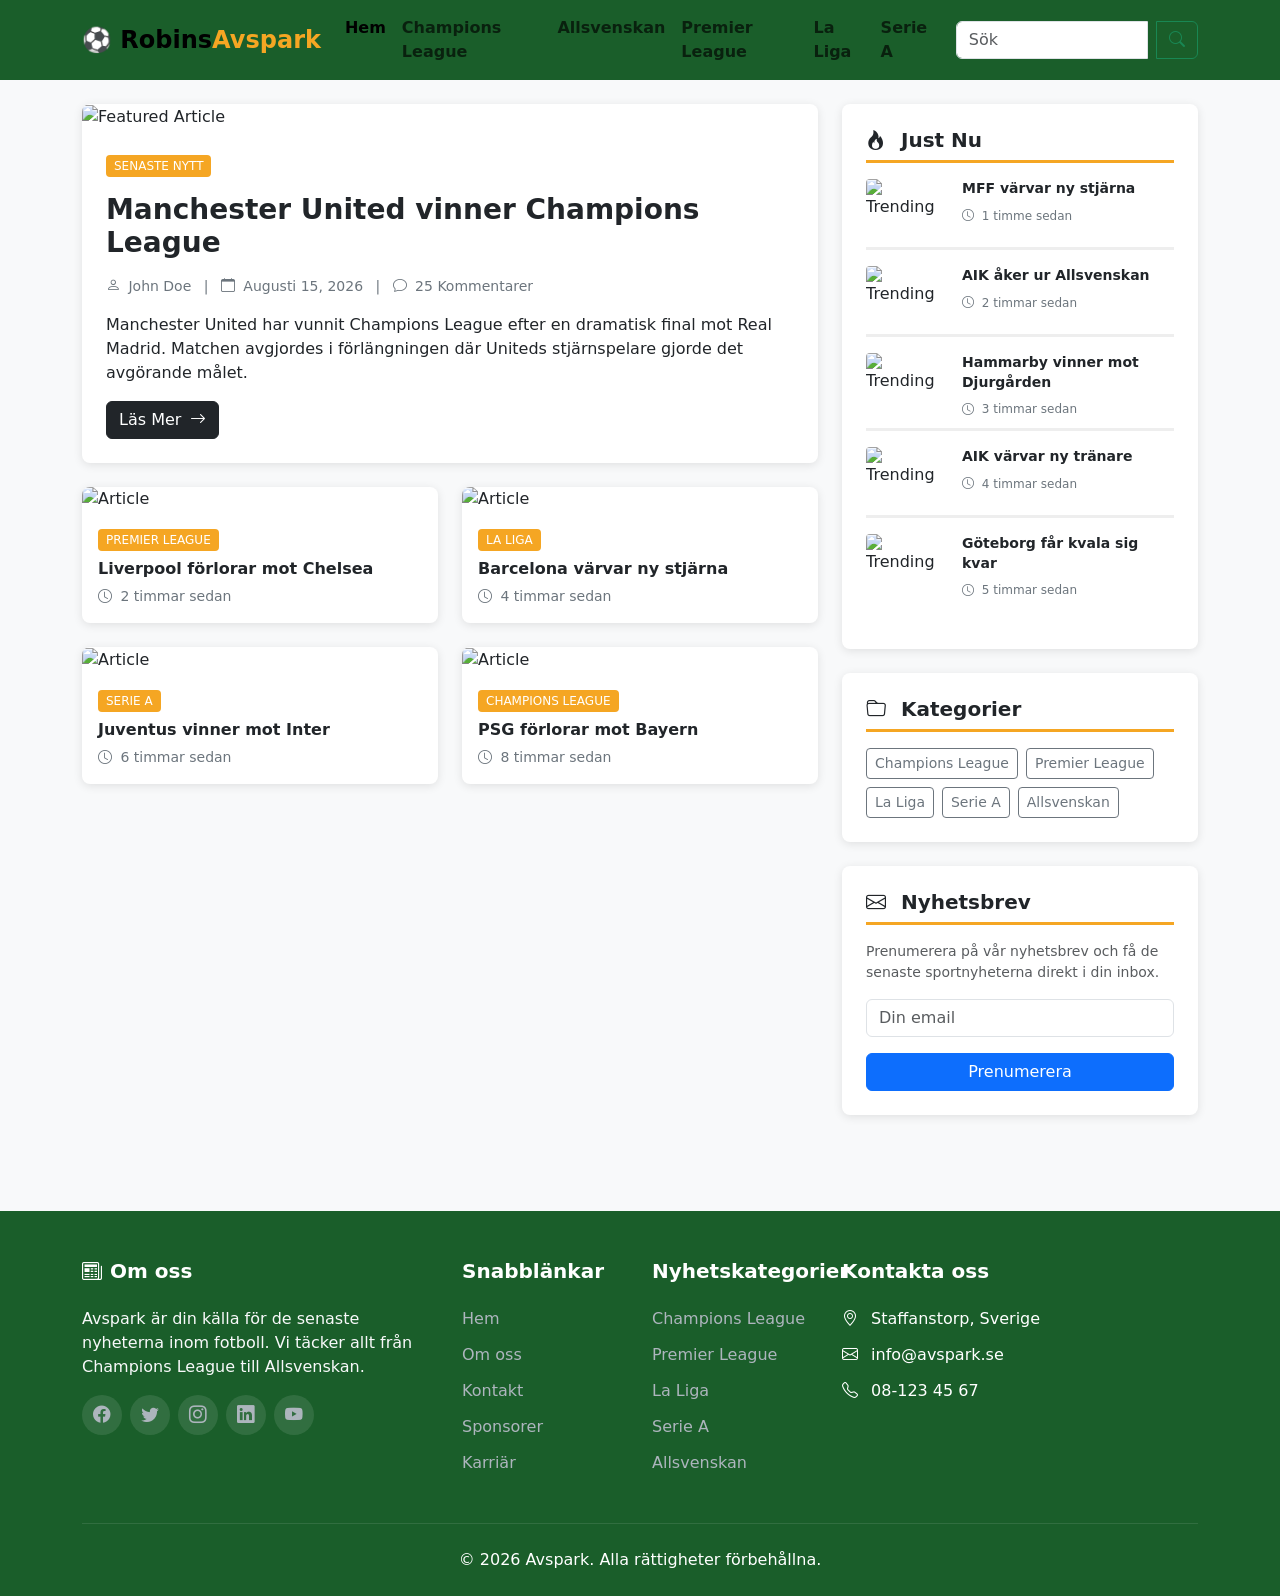
==== index.html @ 20d085d5 "fix: ändrat logotyp och textstil" ====
<!DOCTYPE html>
<html lang="en">
<head>  
    <meta charset="UTF-8">
    <meta name="viewport" content="width=device-width, initial-scale=1.0">
    <title>Avspark</title>
    <link href="https://cdn.jsdelivr.net/npm/bootstrap@5.3.3/dist/css/bootstrap.min.css" rel="stylesheet">
    <link href="https://cdn.jsdelivr.net/npm/bootstrap-icons@1.11.3/font/bootstrap-icons.min.css" rel="stylesheet">
    <link href="styles.css" rel="stylesheet">
    <link href="https://fonts.googleapis.com/css2?family=Oswald:wght@400;500;700&display=swap" rel="stylesheet">
</head>
<body>
    <!-- NAVBAR -->
    <nav class="navbar navbar-expand-lg navbar-light sticky-top">
        <div class="container">
            <a class="navbar-brand" href="#">
        ⚽ Robins<span>Avspark</span>
        </a>
        <button class="navbar-toggler" type="button" data-bs-toggle="collapse" data-bs-target="#navbarNav">
            <span class="navbar-toggler-icon"></span>
        </button>
        <div class="collapse navbar-collapse" id="navbarNav">
            <ul class="navbar-nav ms-auto">
                <li class="nav-item">
                    <a class="nav-link active fw-bold" href="#">Hem</a>
                </li>
                <li class="nav-item">
                    <a class="nav-link fw-bold" href="#">Champions League</a>
                </li>
                <li class="nav-item">
                    <a class="nav-link fw-bold" href="#">Allsvenskan</a>
                </li>
                <li class="nav-item">
                    <a class="nav-link fw-bold" href="#">Premier League</a>
                </li>
                <li class="nav-item">
                    <a class="nav-link fw-bold" href="#">La Liga</a>
                </li>
                <li class="nav-item">
                    <a class="nav-link fw-bold" href="#">Serie A</a>
                </li>
                </ul>
                <form class="d-flex ms-lg-3" role="search">
                    <div class="input-group">
                    <input class="form-control" type="search" placeholder="Sök" aria-label="Sök">
                    <button class="btn btn-outline-success ms-2" type="submit">
                        <i class="bi bi-search"></i>
                    </button> 
                    </div>
                </form>
            </div>
        </div>
    </nav>

    <!-- MAIN CONTENT -->
    <main class="container py-4">
        <div class="row">
            <!-- ARTICLES SECTION -->
             <div class="col-lg-8">
                <!-- FEATURED ARTICLE -->
                <article class="main-article">
                    <img src="https://picsum.photos/800/400?random=1" alt="Featured Article">
                    <div class="main-article-content">
                        <span class="category-badge">Senaste Nytt</span>
                        <h2 class="mt-3">Manchester United vinner Champions League</h2>
                        <div class="article-meta">
                            <i class="bi bi-person me-1"></i> John Doe
                            <span class="mx-2">|</span>
                            <i class="bi bi-calendar me-1"></i> Augusti 15, 2026
                            <span class="mx-2">|</span>
                            <i class="bi bi-chat me-1"></i> 25 Kommentarer
                        </div>
                        <p class="mt-3">Manchester United har vunnit Champions League efter en dramatisk final mot Real Madrid. Matchen avgjordes i förlängningen där Uniteds stjärnspelare gjorde det avgörande målet.</p>
                        <a href="#" class="btn btn-dark">Läs Mer <i class="bi bi-arrow-right ms-1"></i></a>
                    </div>
                </article>

                <!-- ARTICLE GRID -->
                 <div class="row">
                    <div class="col-md-6">
                        <article class="article-card">
                            <img src="https://picsum.photos/400/300?random=2" alt="Article">
                            <div class="article-card-body">
                                    <span class="category-badge">Premier League</span>
                                    <h5 class="mt-2">Liverpool förlorar mot Chelsea</h5>
                                    <p class="article-meta mb-0">
                                        <i class="bi bi-clock me-1"></i> 2 timmar sedan
                                    </p>
                            </div>
                        </article>
                    </div>
                    <div class="col-md-6">
                        <article class="article-card">
                            <img src="https://picsum.photos/400/300?random=3" alt="Article">
                            <div class="article-card-body">
                                    <span class="category-badge">La Liga</span>
                                    <h5 class="mt-2">Barcelona värvar ny stjärna</h5>
                                    <p class="article-meta mb-0">
                                        <i class="bi bi-clock me-1"></i> 4 timmar sedan
                                    </p>
                            </div>
                        </article>
                    </div>
                    <div class="col-md-6">
                        <article class="article-card">
                            <img src="https://picsum.photos/400/300?random=4" alt="Article">
                            <div class="article-card-body">
                                    <span class="category-badge">Serie A</span>
                                    <h5 class="mt-2">Juventus vinner mot Inter</h5>
                                    <p class="article-meta mb-0">
                                        <i class="bi bi-clock me-1"></i> 6 timmar sedan
                                    </p>
                            </div>
                        </article>
                    </div>
                    <div class="col-md-6">
                        <article class="article-card">
                            <img src="https://picsum.photos/400/300?random=5" alt="Article">
                            <div class="article-card-body">
                                    <span class="category-badge">Champions League</span>
                                    <h5 class="mt-2">PSG förlorar mot Bayern</h5>
                                    <p class="article-meta mb-0">
                                        <i class="bi bi-clock me-1"></i> 8 timmar sedan
                                    </p>
                            </div>
                        </article>
                    </div>
                </div> 
            </div>

            <!-- SIDEBAR -->
             <div class="col-lg-4">
                <!-- Populära Artiklar -->
                <aside class="sidebar">
                    <h4 class="sidebar-title"><i class="bi bi-fire me-2"></i> Just Nu</h4>
                    <div class="sidebar-article">
                        <img src="https://picsum.photos/400/200?random=6" alt="Trending">
                        <div>
                            <h6>MFF värvar ny stjärna</h6>
                            <small><i class="bi bi-clock me-1"></i> 1 timme sedan</small>
                        </div>
                    </div>

                    <div class="sidebar-article">
                        <img src="https://picsum.photos/400/200?random=7" alt="Trending">
                        <div>
                            <h6>AIK åker ur Allsvenskan</h6>
                            <small><i class="bi bi-clock me-1"></i> 2 timmar sedan</small>
                        </div>
                    </div>

                        <div class="sidebar-article">
                            <img src="https://picsum.photos/400/200?random=8" alt="Trending">
                            <div>
                                <h6>Hammarby vinner mot Djurgården</h6>
                                <small><i class="bi bi-clock me-1"></i> 3 timmar sedan</small>
                            </div>
                        </div>
                    
                        <div class="sidebar-article">
                            <img src="https://picsum.photos/400/200?random=9" alt="Trending">
                            <div>
                                <h6>AIK värvar ny tränare</h6>
                                <small><i class="bi bi-clock me-1"></i> 4 timmar sedan</small>
                            </div>
                        </div>

                        <div class="sidebar-article">
                            <img src="https://picsum.photos/400/200?random=10" alt="Trending">
                            <div>
                                <h6>Göteborg får kvala sig kvar</h6>
                                <small><i class="bi bi-clock me-1"></i> 5 timmar sedan</small>
                            </div>
                        </div>
                </aside>
                
                <!-- KATEGORIER -->
                 <aside class="sidebar">
                    <h4 class="sidebar-title"><i class="bi bi-folder me-2"></i> Kategorier</h4>
                    <div class="d-flex flex-wrap gap-2">
                        <a href="#" class="btn btn-outline-secondary btn-sm">Champions League</a>
                        <a href="#" class="btn btn-outline-secondary btn-sm">Premier League</a>
                        <a href="#" class="btn btn-outline-secondary btn-sm">La Liga</a>
                        <a href="#" class="btn btn-outline-secondary btn-sm">Serie A</a>
                        <a href="#" class="btn btn-outline-secondary btn-sm">Allsvenskan</a>
                    </div>
                 </aside>

                 <!-- NYHETSBREV -->
                  <aside class="sidebar">
                    <h4 class="sidebar-title"><i class="bi bi-envelope me-2"></i> Nyhetsbrev</h4>
                    <p class="text-muted small">Prenumerera på vår nyhetsbrev och få de senaste sportnyheterna direkt i din inbox.</p>
                    <form>
                        <div class="mb-3">
                            <input type="email" class="form-control" placeholder="Din email">
                        </div>
                        <button type="submit" class="btn btn-primary w-100">Prenumerera</button>
                    </form>
                  </aside>
            </div>
        </div>
    </main>

    <!-- FOOTER -->
     <footer>
        <div class="container">
            <div class="row">
                <div class="col-lg-4 col-md-6 mb-4 mb-lg-0">
                    <h5><i class="bi bi-newspaper me-2"></i>Om oss</h5>
                    <p class="text-light">Avspark är din källa för de senaste nyheterna inom fotboll. Vi täcker allt från Champions League till Allsvenskan.</p>
                    <div class="social-icons d-flex">
                        <a href="#"><i class="bi bi-facebook"></i></a>
                        <a href="#"><i class="bi bi-twitter"></i></a>
                        <a href="#"><i class="bi bi-instagram"></i></a>
                        <a href="#"><i class="bi bi-linkedin"></i></a>
                        <a href="#"><i class="bi bi-youtube"></i></a>
                    </div>
                </div>
                <div class="col-lg-2 col-md-6 mb-4 mb-lg-0">
                    <h5>Snabblänkar</h5>
                    <ul class="list-unstyled footer-links">
                        <li><a href="#">Hem</a></li>
                        <li><a href="#">Om oss</a></li>
                        <li><a href="#">Kontakt</a></li>
                        <li><a href="#">Sponsorer</a></li>
                        <li><a href="#">Karriär</a></li>
                    </ul>
                </div>
                <div class="col-lg-2 col-md-6 mb-4 mb-lg-0">
                    <h5>Nyhetskategorier</h5>
                    <ul class="list-unstyled footer-links">
                        <li><a href="#">Champions League</a></li>
                        <li><a href="#">Premier League</a></li>
                        <li><a href="#">La Liga</a></li>
                        <li><a href="#">Serie A</a></li>
                        <li><a href="#">Allsvenskan</a></li>
                    </ul>
                </div>
                <div class="col-lg-4 col-md-6">
                    <h5>Kontakta oss</h5>
                    <ul class="list-unstyled footer-links">
                        <li><i class="bi bi-geo-alt me-2"></i> Staffanstorp, Sverige</li>
                        <li><i class="bi bi-envelope me-2"></i> info@avspark.se</li>
                        <li><i class="bi bi-telephone me-2"></i> 08-123 45 67</li>
                    </ul>
                </div>
            </div>
            <div class="footer-bottom text-center">
                <p class="mb-0">&copy; 2026 Avspark. Alla rättigheter förbehållna.</p>
            </div>
        </div>
    </footer>
    <script src="https://cdn.jsdelivr.net/npm/bootstrap@5.3.3/dist/js/bootstrap.bundle.min.js"></script>
</body>
</html>
---- styles.css ----
:root {
    --primary-color: #1a5e2a;
    --accent-color: #f5a623;
}

body {
   background-color: #f8f9fa;
}

/* NAVBAR */
.navbar {
    background-color: var(--primary-color) !important;
}

.navbar .nav-link {
    transition: color 0.2s;
}

.navbar .navbar-link {
    font-family: 'Oswald', sans-serif;
    letter-spacing: 1px;
    font-weight: 700 
}


.navbar .nav-link:hover {
    color: var(--accent-color) !important;
}

.navbar-brand {
    font-weight: 700;
    font-size: 1.5rem;
}

.navbar-brand span {
    color: var(--accent-color);
}

/* MAIN CONTENT */
.main-article {
    background: #fff;
    border-radius: 8px;
    overflow: hidden;
    box-shadow: 0 2px 10px rgba(0, 0, 0, 0.1);
    margin-bottom: 1.5rem;
}

.main-article img {
    width: 100%;
    height: 350px;
    object-fit: cover;
}

.main-article-content {
    padding: 1.5rem;
}

.main-article h2 {
    font-size: 1.75rem;
    font-weight: 700;
    margin-bottom: 1rem;
}

.article-meta {
    color: #6c757d;
    font-size: 0.875rem;
    margin-bottom: 1rem; 
}

.article-card {
    background: #fff;
    border-radius: 8px;
    overflow: hidden;
    box-shadow: 0 2px 10px rgba(0, 0, 0, 0.1);
    margin-bottom: 1.5rem;
    transition: transform 0.2s;;
}

.article-card:hover {
    transform: translateY(-3px);
}

.article-card img {
    width: 100%;
    height: 180px;
    object-fit: cover;
}

.article-card-body {
    padding: 1rem;
}

.article-card h5 {
    font-size: 1rem;
    font-weight: 600;
    margin-bottom: 0.5rem;
}

.category-badge {
    background-color: var(--accent-color);
    color: #fff;
    font-size: 0.75rem;
    padding: 0.25rem 0.5rem;
    border-radius: 4px;
    text-transform: uppercase;
}

/* SIDEBAR */

.sidebar {
    background: #fff;
    border-radius: 8px;
    padding: 1.5rem;
    box-shadow: 0 2px 10px rgba(0, 0, 0, 0.1);
    margin-bottom: 1.5rem;
}

.sidebar-title {
    font-size: 1.25rem;
    font-weight: 700;
    margin-bottom: 1rem;
    padding-bottom: 0.5rem;
    border-bottom: 3px solid var(--accent-color);
}

.sidebar-article {
    display: flex;
    gap: 1rem;
    margin-bottom: 1rem;
    padding-bottom: 0.5rem;
    border-bottom: 3px solid #eee;
}

.sidebar-article:last-child {
    border-bottom: none;
}

.sidebar-article img {
    width: 80px;
    height: 60px;
    object-fit: cover;
    border-radius: 4px;
    flex-shrink: 0;
}

.sidebar-article h6 {
    font-size: 0.875rem;
    font-weight: 600;
    margin-bottom: 0.25rem;
    line-height: 1.4;
}

.sidebar-article small {
    color: #6c757d;
    font-size: 0.75rem;
}

/* FOOTER */
footer {
    background-color: var(--primary-color);
    color: #fff;
    padding: 3rem 0 1.5rem;
    margin-top: 3rem;
}

footer h5 {
    font-weight: 600;
    margin-bottom: 1.5rem;
    color: #fff;
}  

footer a {
     color: #adb5bd;
     text-decoration: none;
     transition: color 0.2s;
}

footer a:hover {
    color: var(--accent-color)
}

.footer-links li {
    margin-bottom: 0.75rem;
}

.social-icons a {
    display: inline-flex;
    align-items: center;
    justify-content: center;
    width: 40px;
    height: 40px;
    background: rgba(255,255,255,0.1);
    border-radius: 50%;
    margin-right: 0.5rem;
    font-size: 1.1rem;
    transition: background 0.2s;
}

.social-icons a:hover {
    background: var(--accent-color);
    color: #fff;
}

.footer-bottom {
    border-top: 1px solid rgba(255,255,255,0.1);
    padding-top: 1.5rem;
    margin-top: 2rem;
}

/* RESPONSIVE */
@media (max-width: 991.98px) {
    .sidebar {
        margin-top: 1rem;
    }
}

@media (max-width: 767.98px) {
    .main-article img {
        height: 220px;
    }

    .main-article h2 {
        font-size: 1.35rem;
    }

    .navbar-brand {
        font-size: 1.25rem;
    }

    footer {
        text-align: center;
    }

    .social-icons {
        justify-content: center;
    }

    .footer-links {
        margin: 2rem;
    }
}
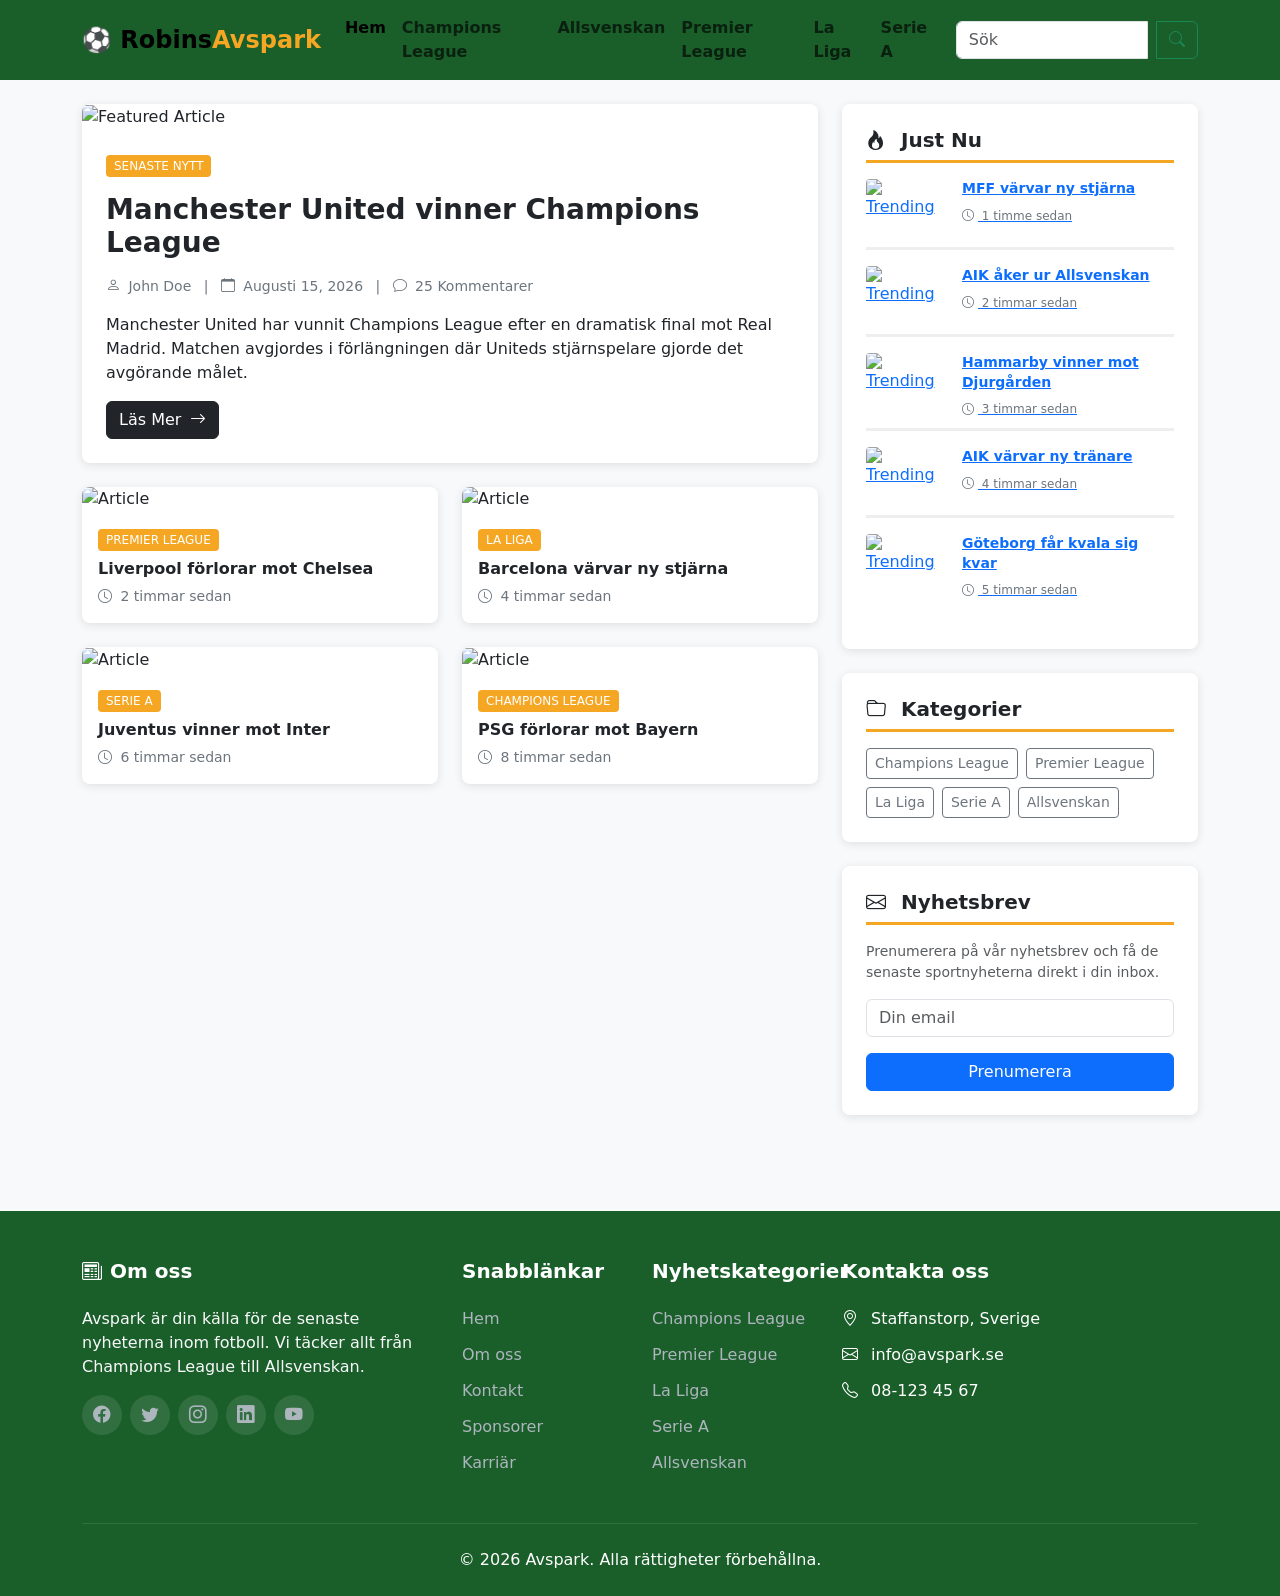
==== commit bbd86b14: "fix: gjort sidebaren med artiklar till länkar" ====
--- a/index.html
+++ b/index.html
@@ -59,7 +59,7 @@
              <div class="col-lg-8">
                 <!-- FEATURED ARTICLE -->
                 <article class="main-article">
-                    <img src="https://picsum.photos/800/400?random=1" alt="Featured Article">
+                    <img src="https://images.unsplash.com/photo-1557778358-9fb87328a7db?q=80&w=735&auto=format&fit=crop&ixlib=rb-4.1.0&ixid=M3wxMjA3fDB8MHxwaG90by1wYWdlfHx8fGVufDB8fHx8fA%3D%3D" alt="Featured Article">
                     <div class="main-article-content">
                         <span class="category-badge">Senaste Nytt</span>
                         <h2 class="mt-3">Manchester United vinner Champions League</h2>
@@ -79,7 +79,7 @@
                  <div class="row">
                     <div class="col-md-6">
                         <article class="article-card">
-                            <img src="https://picsum.photos/400/300?random=2" alt="Article">
+                            <img src="https://images.unsplash.com/photo-1731931594172-2e96a6a9acbf?q=80&w=1170&auto=format&fit=crop&ixlib=rb-4.1.0&ixid=M3wxMjA3fDB8MHxwaG90by1wYWdlfHx8fGVufDB8fHx8fA%3D%3D" alt="Article">
                             <div class="article-card-body">
                                     <span class="category-badge">Premier League</span>
                                     <h5 class="mt-2">Liverpool förlorar mot Chelsea</h5>
@@ -91,7 +91,7 @@
                     </div>
                     <div class="col-md-6">
                         <article class="article-card">
-                            <img src="https://picsum.photos/400/300?random=3" alt="Article">
+                            <img src="https://images.unsplash.com/photo-1660304755794-a4c94ca4cceb?q=80&w=687&auto=format&fit=crop&ixlib=rb-4.1.0&ixid=M3wxMjA3fDB8MHxwaG90by1wYWdlfHx8fGVufDB8fHx8fA%3D%3D" alt="Article">
                             <div class="article-card-body">
                                     <span class="category-badge">La Liga</span>
                                     <h5 class="mt-2">Barcelona värvar ny stjärna</h5>
@@ -103,7 +103,7 @@
                     </div>
                     <div class="col-md-6">
                         <article class="article-card">
-                            <img src="https://picsum.photos/400/300?random=4" alt="Article">
+                            <img src="https://images.unsplash.com/photo-1550591852-c88075851174?q=80&w=1631&auto=format&fit=crop&ixlib=rb-4.1.0&ixid=M3wxMjA3fDB8MHxwaG90by1wYWdlfHx8fGVufDB8fHx8fA%3D%3D" alt="Article">
                             <div class="article-card-body">
                                     <span class="category-badge">Serie A</span>
                                     <h5 class="mt-2">Juventus vinner mot Inter</h5>
@@ -115,7 +115,7 @@
                     </div>
                     <div class="col-md-6">
                         <article class="article-card">
-                            <img src="https://picsum.photos/400/300?random=5" alt="Article">
+                            <img src="https://images.unsplash.com/photo-1676746610993-fa0c050d1f6d?q=80&w=688&auto=format&fit=crop&ixlib=rb-4.1.0&ixid=M3wxMjA3fDB8MHxwaG90by1wYWdlfHx8fGVufDB8fHx8fA%3D%3D" alt="Article">
                             <div class="article-card-body">
                                     <span class="category-badge">Champions League</span>
                                     <h5 class="mt-2">PSG förlorar mot Bayern</h5>
@@ -133,45 +133,45 @@
                 <!-- Populära Artiklar -->
                 <aside class="sidebar">
                     <h4 class="sidebar-title"><i class="bi bi-fire me-2"></i> Just Nu</h4>
-                    <div class="sidebar-article">
-                        <img src="https://picsum.photos/400/200?random=6" alt="Trending">
+                    <a href="#" class="sidebar-article">
+                        <img src="https://assets.football-logos.cc/logos/sweden/700x700/malmo.c72f044c.png" alt="Trending">
                         <div>
                             <h6>MFF värvar ny stjärna</h6>
                             <small><i class="bi bi-clock me-1"></i> 1 timme sedan</small>
                         </div>
-                    </div>
-
-                    <div class="sidebar-article">
-                        <img src="https://picsum.photos/400/200?random=7" alt="Trending">
+                    </a>
+
+                    <a href="#" class="sidebar-article">
+                        <img src="https://assets.football-logos.cc/logos/sweden/700x700/aik.9bb1c243.png" alt="Trending">
                         <div>
                             <h6>AIK åker ur Allsvenskan</h6>
                             <small><i class="bi bi-clock me-1"></i> 2 timmar sedan</small>
                         </div>
-                    </div>
-
-                        <div class="sidebar-article">
-                            <img src="https://picsum.photos/400/200?random=8" alt="Trending">
+                    </a>
+
+                        <a href="#" class="sidebar-article">
+                            <img src="https://assets.football-logos.cc/logos/sweden/700x700/hammarby.a02d0956.png" alt="Trending">
                             <div>
                                 <h6>Hammarby vinner mot Djurgården</h6>
                                 <small><i class="bi bi-clock me-1"></i> 3 timmar sedan</small>
                             </div>
-                        </div>
+                        </a>
                     
-                        <div class="sidebar-article">
-                            <img src="https://picsum.photos/400/200?random=9" alt="Trending">
+                        <a href="#" class="sidebar-article">
+                            <img src="https://assets.football-logos.cc/logos/sweden/700x700/aik.9bb1c243.png" alt="Trending">
                             <div>
                                 <h6>AIK värvar ny tränare</h6>
                                 <small><i class="bi bi-clock me-1"></i> 4 timmar sedan</small>
                             </div>
-                        </div>
-
-                        <div class="sidebar-article">
-                            <img src="https://picsum.photos/400/200?random=10" alt="Trending">
+                        </a>
+
+                        <a href="#" class="sidebar-article">
+                            <img src="https://assets.football-logos.cc/logos/sweden/700x700/goteborg.7eebcd1f.png" alt="Trending">
                             <div>
                                 <h6>Göteborg får kvala sig kvar</h6>
                                 <small><i class="bi bi-clock me-1"></i> 5 timmar sedan</small>
                             </div>
-                        </div>
+                        </a>
                 </aside>
                 
                 <!-- KATEGORIER -->
--- a/styles.css
+++ b/styles.css
@@ -138,7 +138,7 @@
 .sidebar-article img {
     width: 80px;
     height: 60px;
-    object-fit: cover;
+    object-fit: contain;
     border-radius: 4px;
     flex-shrink: 0;
 }
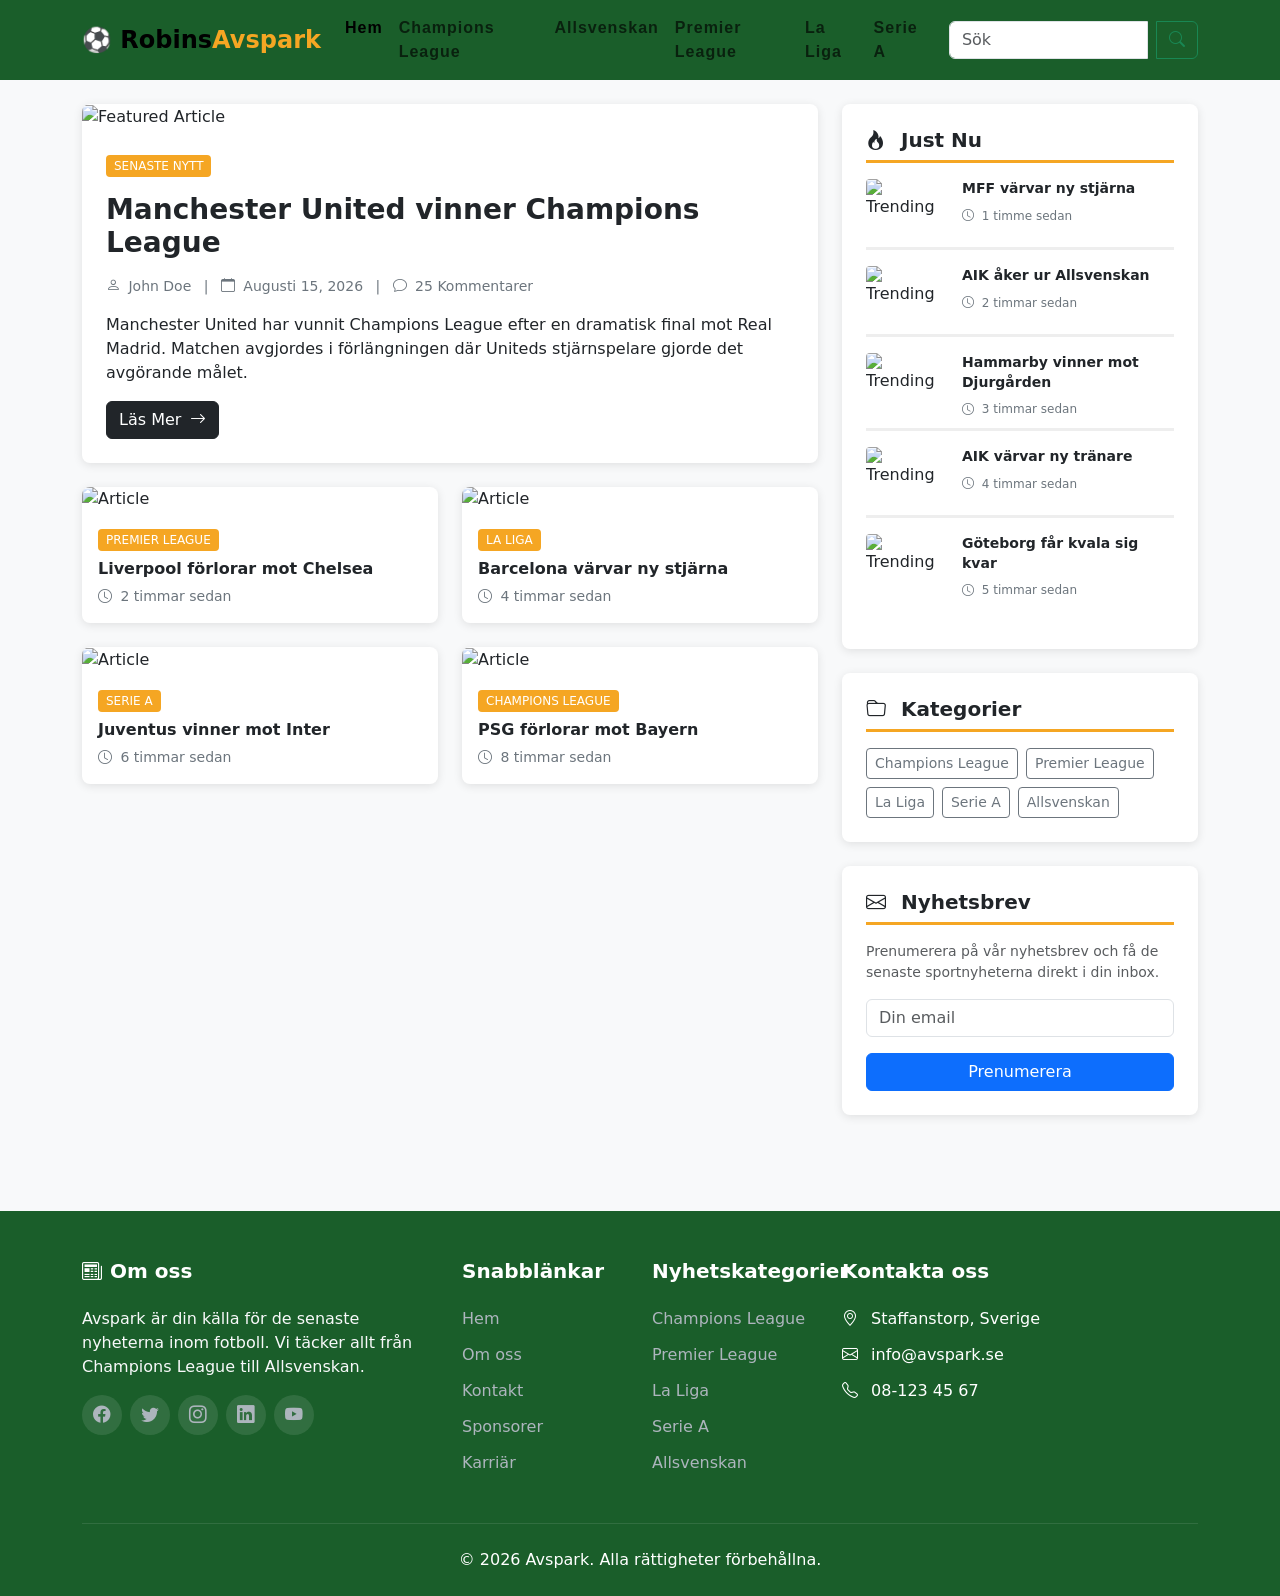
==== commit 55a58904: "fix: fixat en bugg i navbar för font fix: lagt till bild i title" ====
--- a/index.html
+++ b/index.html
@@ -4,6 +4,7 @@
     <meta charset="UTF-8">
     <meta name="viewport" content="width=device-width, initial-scale=1.0">
     <title>Avspark</title>
+    <link rel="icon" href="data:image/svg+xml,<svg xmlns='http://www.w3.org/2000/svg' viewBox='0 0 100 100'><text y='.9em' font-size='90'>⚽</text></svg>">
     <link href="https://cdn.jsdelivr.net/npm/bootstrap@5.3.3/dist/css/bootstrap.min.css" rel="stylesheet">
     <link href="https://cdn.jsdelivr.net/npm/bootstrap-icons@1.11.3/font/bootstrap-icons.min.css" rel="stylesheet">
     <link href="styles.css" rel="stylesheet">
--- a/styles.css
+++ b/styles.css
@@ -16,7 +16,7 @@
     transition: color 0.2s;
 }
 
-.navbar .navbar-link {
+.navbar .nav-link {
     font-family: 'Oswald', sans-serif;
     letter-spacing: 1px;
     font-weight: 700 
@@ -129,6 +129,9 @@
     margin-bottom: 1rem;
     padding-bottom: 0.5rem;
     border-bottom: 3px solid #eee;
+    text-decoration: none;
+    color: inherit;
+    cursor: pointer;
 }
 
 .sidebar-article:last-child {
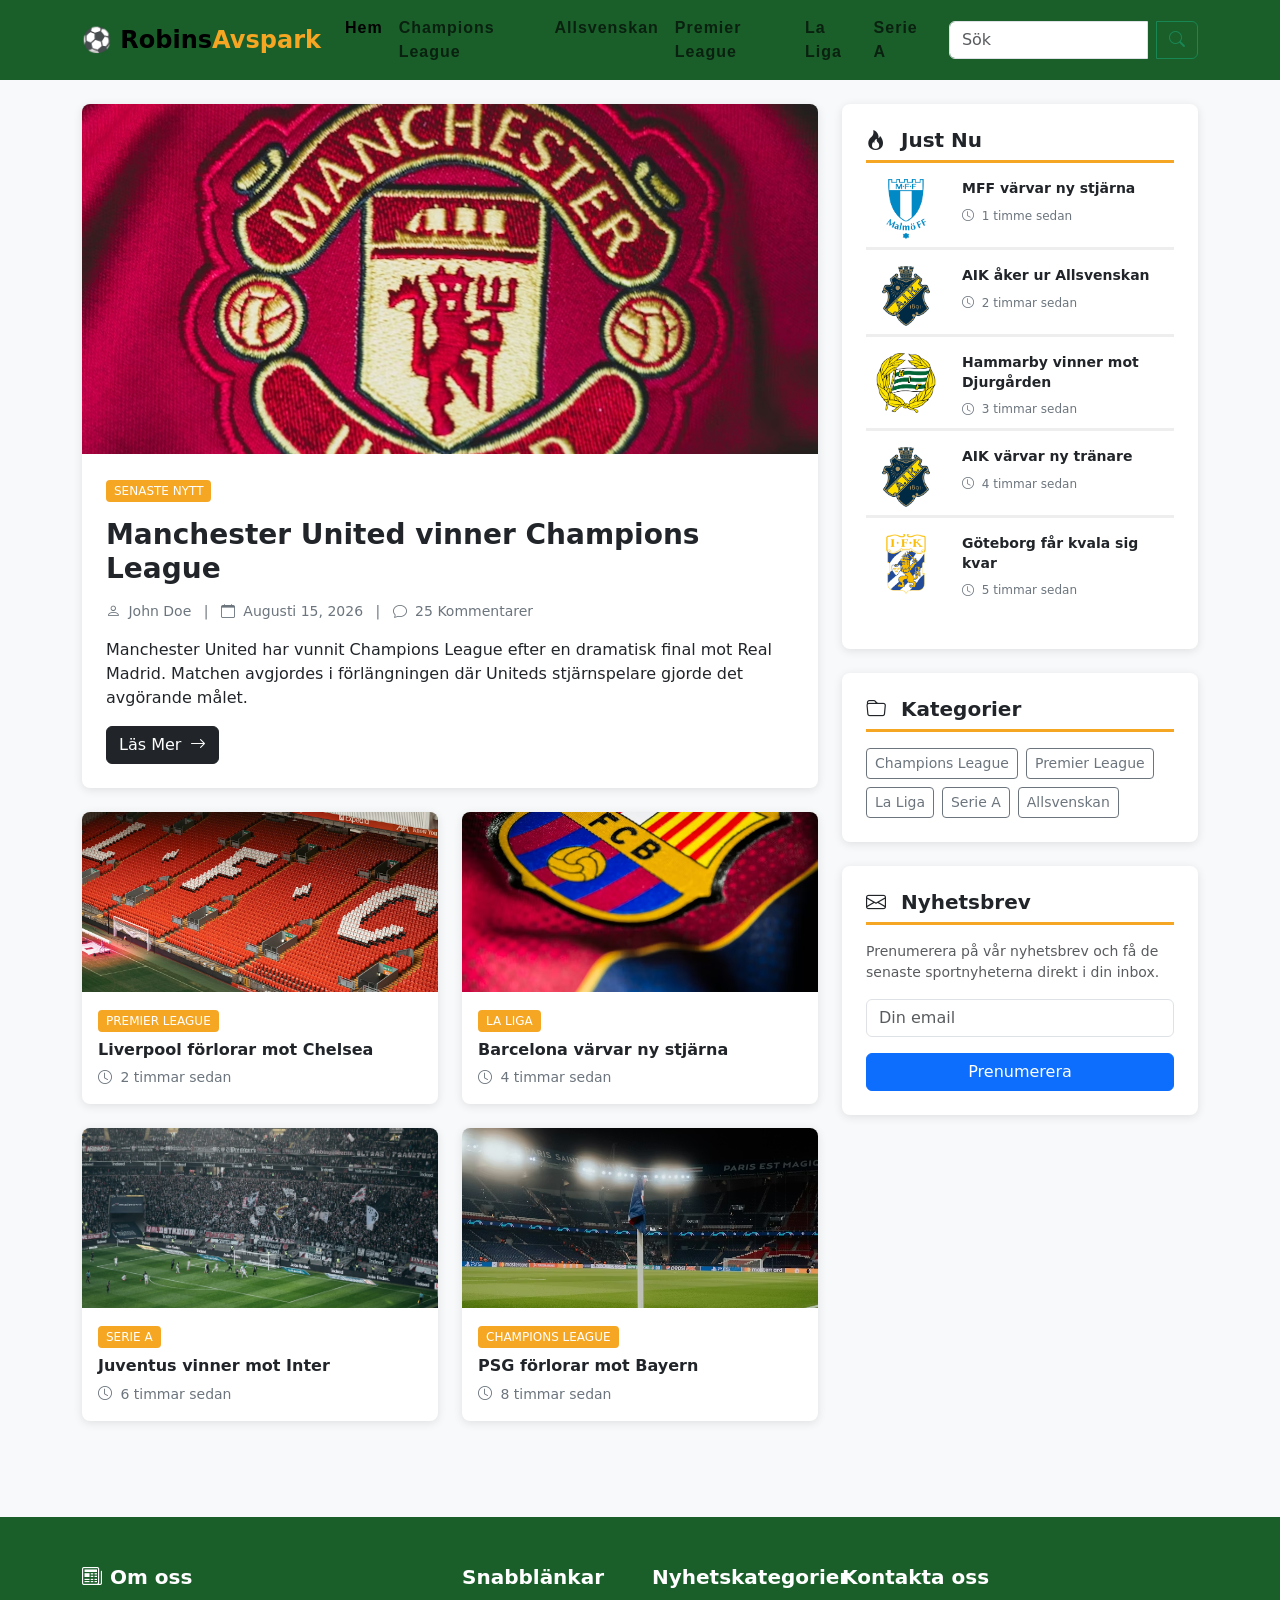
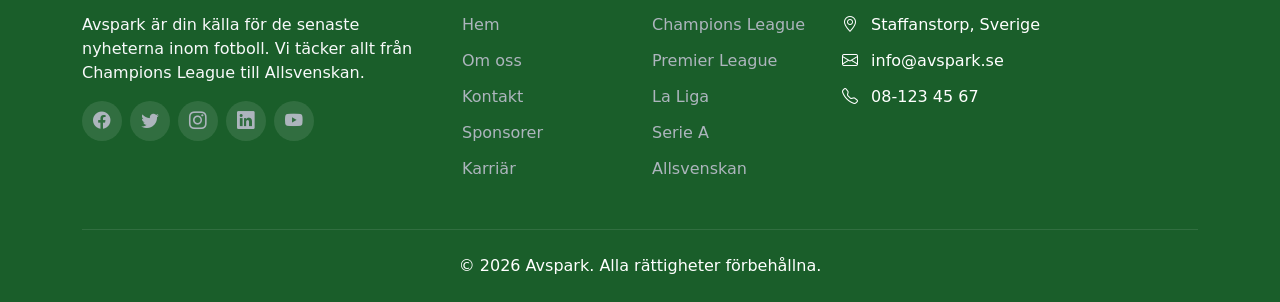
==== commit 369e5641: "feat: lagt till bilder i alla artiklar i en mapp istället för hela bildlänk" ====
--- a/index.html
+++ b/index.html
@@ -60,7 +60,7 @@
              <div class="col-lg-8">
                 <!-- FEATURED ARTICLE -->
                 <article class="main-article">
-                    <img src="https://images.unsplash.com/photo-1557778358-9fb87328a7db?q=80&w=735&auto=format&fit=crop&ixlib=rb-4.1.0&ixid=M3wxMjA3fDB8MHxwaG90by1wYWdlfHx8fGVufDB8fHx8fA%3D%3D" alt="Featured Article">
+                    <img src="assets/united.avif" alt="Featured Article">
                     <div class="main-article-content">
                         <span class="category-badge">Senaste Nytt</span>
                         <h2 class="mt-3">Manchester United vinner Champions League</h2>
@@ -80,7 +80,7 @@
                  <div class="row">
                     <div class="col-md-6">
                         <article class="article-card">
-                            <img src="https://images.unsplash.com/photo-1731931594172-2e96a6a9acbf?q=80&w=1170&auto=format&fit=crop&ixlib=rb-4.1.0&ixid=M3wxMjA3fDB8MHxwaG90by1wYWdlfHx8fGVufDB8fHx8fA%3D%3D" alt="Article">
+                            <img src="assets/liverpool.avif" alt="Article">
                             <div class="article-card-body">
                                     <span class="category-badge">Premier League</span>
                                     <h5 class="mt-2">Liverpool förlorar mot Chelsea</h5>
@@ -92,7 +92,7 @@
                     </div>
                     <div class="col-md-6">
                         <article class="article-card">
-                            <img src="https://images.unsplash.com/photo-1660304755794-a4c94ca4cceb?q=80&w=687&auto=format&fit=crop&ixlib=rb-4.1.0&ixid=M3wxMjA3fDB8MHxwaG90by1wYWdlfHx8fGVufDB8fHx8fA%3D%3D" alt="Article">
+                            <img src="assets/barca.avif" alt="Article">
                             <div class="article-card-body">
                                     <span class="category-badge">La Liga</span>
                                     <h5 class="mt-2">Barcelona värvar ny stjärna</h5>
@@ -104,7 +104,7 @@
                     </div>
                     <div class="col-md-6">
                         <article class="article-card">
-                            <img src="https://images.unsplash.com/photo-1550591852-c88075851174?q=80&w=1631&auto=format&fit=crop&ixlib=rb-4.1.0&ixid=M3wxMjA3fDB8MHxwaG90by1wYWdlfHx8fGVufDB8fHx8fA%3D%3D" alt="Article">
+                            <img src="assets/juve.avif" alt="Article">
                             <div class="article-card-body">
                                     <span class="category-badge">Serie A</span>
                                     <h5 class="mt-2">Juventus vinner mot Inter</h5>
@@ -116,7 +116,7 @@
                     </div>
                     <div class="col-md-6">
                         <article class="article-card">
-                            <img src="https://images.unsplash.com/photo-1676746610993-fa0c050d1f6d?q=80&w=688&auto=format&fit=crop&ixlib=rb-4.1.0&ixid=M3wxMjA3fDB8MHxwaG90by1wYWdlfHx8fGVufDB8fHx8fA%3D%3D" alt="Article">
+                            <img src="assets/psg.avif" alt="Article">
                             <div class="article-card-body">
                                     <span class="category-badge">Champions League</span>
                                     <h5 class="mt-2">PSG förlorar mot Bayern</h5>
@@ -135,7 +135,7 @@
                 <aside class="sidebar">
                     <h4 class="sidebar-title"><i class="bi bi-fire me-2"></i> Just Nu</h4>
                     <a href="#" class="sidebar-article">
-                        <img src="https://assets.football-logos.cc/logos/sweden/700x700/malmo.c72f044c.png" alt="Trending">
+                        <img src="assets/mff.png" alt="Trending">
                         <div>
                             <h6>MFF värvar ny stjärna</h6>
                             <small><i class="bi bi-clock me-1"></i> 1 timme sedan</small>
@@ -143,7 +143,7 @@
                     </a>
 
                     <a href="#" class="sidebar-article">
-                        <img src="https://assets.football-logos.cc/logos/sweden/700x700/aik.9bb1c243.png" alt="Trending">
+                        <img src="assets/aik.png" alt="Trending">
                         <div>
                             <h6>AIK åker ur Allsvenskan</h6>
                             <small><i class="bi bi-clock me-1"></i> 2 timmar sedan</small>
@@ -151,7 +151,7 @@
                     </a>
 
                         <a href="#" class="sidebar-article">
-                            <img src="https://assets.football-logos.cc/logos/sweden/700x700/hammarby.a02d0956.png" alt="Trending">
+                            <img src="assets/hammarby.png" alt="Trending">
                             <div>
                                 <h6>Hammarby vinner mot Djurgården</h6>
                                 <small><i class="bi bi-clock me-1"></i> 3 timmar sedan</small>
@@ -159,7 +159,7 @@
                         </a>
                     
                         <a href="#" class="sidebar-article">
-                            <img src="https://assets.football-logos.cc/logos/sweden/700x700/aik.9bb1c243.png" alt="Trending">
+                            <img src="assets/aik.png" alt="Trending">
                             <div>
                                 <h6>AIK värvar ny tränare</h6>
                                 <small><i class="bi bi-clock me-1"></i> 4 timmar sedan</small>
@@ -167,7 +167,7 @@
                         </a>
 
                         <a href="#" class="sidebar-article">
-                            <img src="https://assets.football-logos.cc/logos/sweden/700x700/goteborg.7eebcd1f.png" alt="Trending">
+                            <img src="assets/göteborg.png" alt="Trending">
                             <div>
                                 <h6>Göteborg får kvala sig kvar</h6>
                                 <small><i class="bi bi-clock me-1"></i> 5 timmar sedan</small>
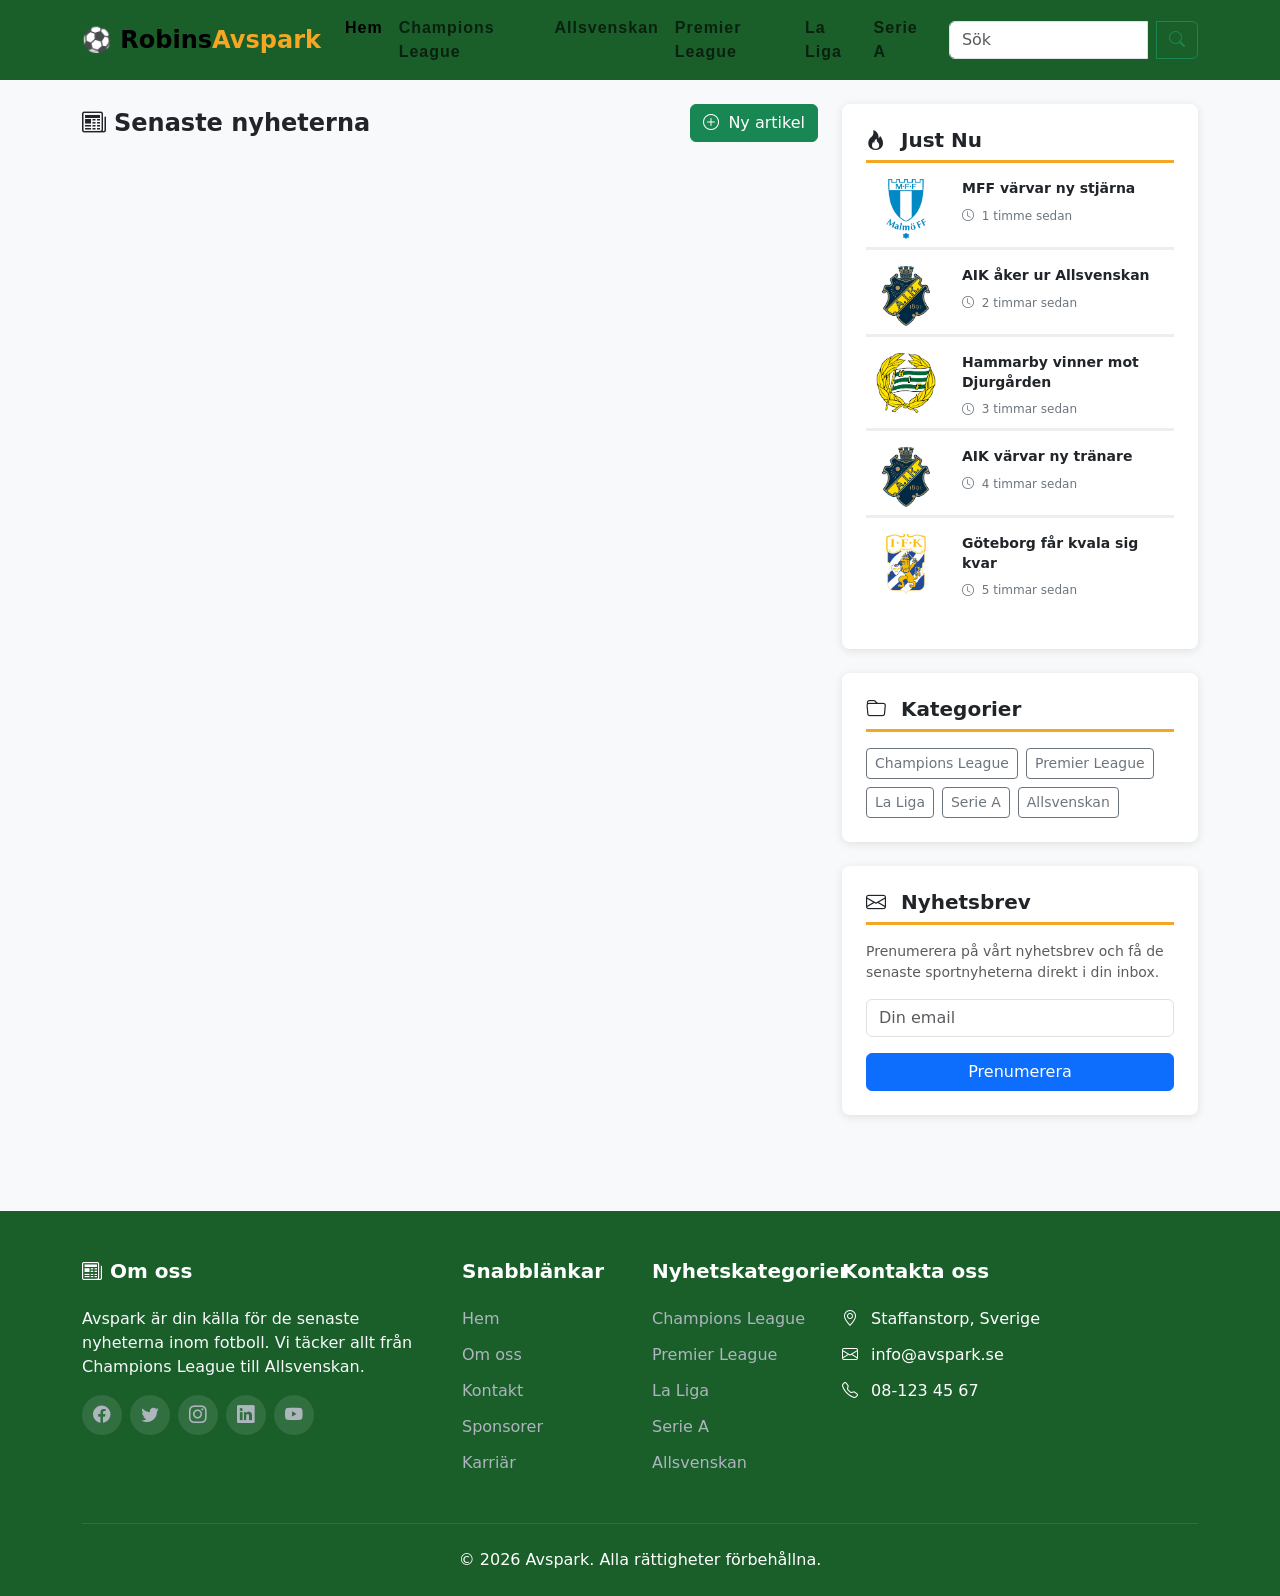
==== commit 5dea6a10: "feat: gjort om index med toast meddelande, tagit bort de gamla statiska artiklarna. Lagt till Modal " ====
--- a/index.html
+++ b/index.html
@@ -1,5 +1,5 @@
 <!DOCTYPE html>
-<html lang="en">
+<html lang="sv">
 <head>  
     <meta charset="UTF-8">
     <meta name="viewport" content="width=device-width, initial-scale=1.0">
@@ -11,127 +11,132 @@
     <link href="https://fonts.googleapis.com/css2?family=Oswald:wght@400;500;700&display=swap" rel="stylesheet">
 </head>
 <body>
-    <!-- NAVBAR -->
+
+    <!-- ===================== NAVBAR ===================== -->
     <nav class="navbar navbar-expand-lg navbar-light sticky-top">
         <div class="container">
             <a class="navbar-brand" href="#">
-        ⚽ Robins<span>Avspark</span>
-        </a>
-        <button class="navbar-toggler" type="button" data-bs-toggle="collapse" data-bs-target="#navbarNav">
-            <span class="navbar-toggler-icon"></span>
-        </button>
-        <div class="collapse navbar-collapse" id="navbarNav">
-            <ul class="navbar-nav ms-auto">
-                <li class="nav-item">
-                    <a class="nav-link active fw-bold" href="#">Hem</a>
-                </li>
-                <li class="nav-item">
-                    <a class="nav-link fw-bold" href="#">Champions League</a>
-                </li>
-                <li class="nav-item">
-                    <a class="nav-link fw-bold" href="#">Allsvenskan</a>
-                </li>
-                <li class="nav-item">
-                    <a class="nav-link fw-bold" href="#">Premier League</a>
-                </li>
-                <li class="nav-item">
-                    <a class="nav-link fw-bold" href="#">La Liga</a>
-                </li>
-                <li class="nav-item">
-                    <a class="nav-link fw-bold" href="#">Serie A</a>
-                </li>
+                ⚽ Robins<span>Avspark</span>
+            </a>
+            <button class="navbar-toggler" type="button" data-bs-toggle="collapse" data-bs-target="#navbarNav">
+                <span class="navbar-toggler-icon"></span>
+            </button>
+            <div class="collapse navbar-collapse" id="navbarNav">
+                <ul class="navbar-nav ms-auto">
+                    <li class="nav-item"><a class="nav-link active fw-bold" href="#">Hem</a></li>
+                    <li class="nav-item"><a class="nav-link fw-bold" href="#">Champions League</a></li>
+                    <li class="nav-item"><a class="nav-link fw-bold" href="#">Allsvenskan</a></li>
+                    <li class="nav-item"><a class="nav-link fw-bold" href="#">Premier League</a></li>
+                    <li class="nav-item"><a class="nav-link fw-bold" href="#">La Liga</a></li>
+                    <li class="nav-item"><a class="nav-link fw-bold" href="#">Serie A</a></li>
                 </ul>
                 <form class="d-flex ms-lg-3" role="search">
                     <div class="input-group">
-                    <input class="form-control" type="search" placeholder="Sök" aria-label="Sök">
-                    <button class="btn btn-outline-success ms-2" type="submit">
-                        <i class="bi bi-search"></i>
-                    </button> 
+                        <input class="form-control" type="search" placeholder="Sök" aria-label="Sök">
+                        <button class="btn btn-outline-success ms-2" type="submit">
+                            <i class="bi bi-search"></i>
+                        </button>
                     </div>
                 </form>
             </div>
         </div>
     </nav>
 
-    <!-- MAIN CONTENT -->
+    <!-- ===================== TOAST ===================== -->
+    <!-- Toast är ett litet popup-meddelande som visas tillfälligt -->
+    <div class="toast-container position-fixed top-0 end-0 p-3" style="z-index: 9999;">
+        <div id="liveToast" class="toast align-items-center text-white border-0" role="alert">
+            <div class="d-flex">
+                <div class="toast-body" id="toast-message"></div>
+                <button type="button" class="btn-close btn-close-white me-2 m-auto" data-bs-dismiss="toast"></button>
+            </div>
+        </div>
+    </div>
+
+    <!-- ===================== MODAL: Skapa ny artikel ===================== -->
+    <div class="modal fade" id="articleModal" tabindex="-1">
+        <div class="modal-dialog modal-lg">
+            <div class="modal-content">
+                <div class="modal-header">
+                    <h5 class="modal-title"><i class="bi bi-pencil-square me-2"></i>Skapa ny artikel</h5>
+                    <button type="button" class="btn-close" data-bs-dismiss="modal"></button>
+                </div>
+                <div class="modal-body">
+                    <!-- Titel -->
+                    <div class="mb-3">
+                        <label class="form-label fw-bold">Titel *</label>
+                        <input type="text" class="form-control" id="input-title" placeholder="Artikelns rubrik...">
+                    </div>
+                    <!-- Kategori -->
+                    <div class="mb-3">
+                        <label class="form-label fw-bold">Kategori *</label>
+                        <select class="form-select" id="input-category">
+                            <option value="Senaste Nytt">Senaste Nytt</option>
+                            <option value="Premier League">Premier League</option>
+                            <option value="Champions League">Champions League</option>
+                            <option value="La Liga">La Liga</option>
+                            <option value="Serie A">Serie A</option>
+                            <option value="Allsvenskan">Allsvenskan</option>
+                        </select>
+                    </div>
+                    <!-- Innehåll -->
+                    <div class="mb-3">
+                        <label class="form-label fw-bold">Innehåll *</label>
+                        <textarea class="form-control" id="input-content" rows="5" placeholder="Skriv artikelns innehåll här..."></textarea>
+                    </div>
+                    <!-- Författare -->
+                    <div class="mb-3">
+                        <label class="form-label fw-bold">Författare</label>
+                        <input type="text" class="form-control" id="input-author" placeholder="Ditt namn...">
+                    </div>
+                    <!-- Datum — lämnas tomt används dagens datum automatiskt -->
+                    <div class="mb-3">
+                        <label class="form-label fw-bold">Datum <span class="text-muted fw-normal">(lämna tomt för dagens datum)</span></label>
+                        <input type="date" class="form-control" id="input-date">
+                    </div>
+                </div>
+                <div class="modal-footer">
+                    <button type="button" class="btn btn-secondary" data-bs-dismiss="modal">Avbryt</button>
+                    <!-- Anropar createArticle() i script.js -->
+                    <button type="button" class="btn btn-success" onclick="createArticle()">
+                        <i class="bi bi-plus-circle me-1"></i> Publicera
+                    </button>
+                </div>
+            </div>
+        </div>
+    </div>
+
+    <!-- ===================== MAIN CONTENT ===================== -->
     <main class="container py-4">
         <div class="row">
-            <!-- ARTICLES SECTION -->
-             <div class="col-lg-8">
-                <!-- FEATURED ARTICLE -->
-                <article class="main-article">
-                    <img src="assets/united.avif" alt="Featured Article">
-                    <div class="main-article-content">
-                        <span class="category-badge">Senaste Nytt</span>
-                        <h2 class="mt-3">Manchester United vinner Champions League</h2>
-                        <div class="article-meta">
-                            <i class="bi bi-person me-1"></i> John Doe
-                            <span class="mx-2">|</span>
-                            <i class="bi bi-calendar me-1"></i> Augusti 15, 2026
-                            <span class="mx-2">|</span>
-                            <i class="bi bi-chat me-1"></i> 25 Kommentarer
-                        </div>
-                        <p class="mt-3">Manchester United har vunnit Champions League efter en dramatisk final mot Real Madrid. Matchen avgjordes i förlängningen där Uniteds stjärnspelare gjorde det avgörande målet.</p>
-                        <a href="#" class="btn btn-dark">Läs Mer <i class="bi bi-arrow-right ms-1"></i></a>
-                    </div>
-                </article>
-
-                <!-- ARTICLE GRID -->
-                 <div class="row">
-                    <div class="col-md-6">
-                        <article class="article-card">
-                            <img src="assets/liverpool.avif" alt="Article">
-                            <div class="article-card-body">
-                                    <span class="category-badge">Premier League</span>
-                                    <h5 class="mt-2">Liverpool förlorar mot Chelsea</h5>
-                                    <p class="article-meta mb-0">
-                                        <i class="bi bi-clock me-1"></i> 2 timmar sedan
-                                    </p>
-                            </div>
-                        </article>
-                    </div>
-                    <div class="col-md-6">
-                        <article class="article-card">
-                            <img src="assets/barca.avif" alt="Article">
-                            <div class="article-card-body">
-                                    <span class="category-badge">La Liga</span>
-                                    <h5 class="mt-2">Barcelona värvar ny stjärna</h5>
-                                    <p class="article-meta mb-0">
-                                        <i class="bi bi-clock me-1"></i> 4 timmar sedan
-                                    </p>
-                            </div>
-                        </article>
-                    </div>
-                    <div class="col-md-6">
-                        <article class="article-card">
-                            <img src="assets/juve.avif" alt="Article">
-                            <div class="article-card-body">
-                                    <span class="category-badge">Serie A</span>
-                                    <h5 class="mt-2">Juventus vinner mot Inter</h5>
-                                    <p class="article-meta mb-0">
-                                        <i class="bi bi-clock me-1"></i> 6 timmar sedan
-                                    </p>
-                            </div>
-                        </article>
-                    </div>
-                    <div class="col-md-6">
-                        <article class="article-card">
-                            <img src="assets/psg.avif" alt="Article">
-                            <div class="article-card-body">
-                                    <span class="category-badge">Champions League</span>
-                                    <h5 class="mt-2">PSG förlorar mot Bayern</h5>
-                                    <p class="article-meta mb-0">
-                                        <i class="bi bi-clock me-1"></i> 8 timmar sedan
-                                    </p>
-                            </div>
-                        </article>
-                    </div>
-                </div> 
-            </div>
-
-            <!-- SIDEBAR -->
-             <div class="col-lg-4">
-                <!-- Populära Artiklar -->
+
+            <!-- ARTIKLAR (vänster kolumn) -->
+            <div class="col-lg-8">
+
+                <!-- Rubrik och knapp för att öppna modal -->
+                <div class="d-flex justify-content-between align-items-center mb-3">
+                    <h4 class="mb-0 fw-bold"><i class="bi bi-newspaper me-2"></i>Senaste nyheterna</h4>
+                    <button class="btn btn-success" data-bs-toggle="modal" data-bs-target="#articleModal">
+                        <i class="bi bi-plus-circle me-1"></i> Ny artikel
+                    </button>
+                </div>
+
+                <!-- Den senaste artikeln visas stort här (huvud-artikel) -->
+                <div id="featured-article"></div>
+
+                <!-- Övriga artiklar visas som kort i ett grid -->
+                <div class="row" id="article-grid"></div>
+
+                <!-- Visas endast om det inte finns några artiklar -->
+                <div id="no-articles-msg" class="text-center py-5 text-muted" style="display:none;">
+                    <i class="bi bi-newspaper" style="font-size:3rem;"></i>
+                    <p class="mt-3 fs-5">Inga artiklar ännu — skapa den första!</p>
+                </div>
+            </div>
+
+            <!-- SIDEBAR (höger kolumn) -->
+            <div class="col-lg-4">
+                <!-- Just Nu -->
                 <aside class="sidebar">
                     <h4 class="sidebar-title"><i class="bi bi-fire me-2"></i> Just Nu</h4>
                     <a href="#" class="sidebar-article">
@@ -141,7 +146,6 @@
                             <small><i class="bi bi-clock me-1"></i> 1 timme sedan</small>
                         </div>
                     </a>
-
                     <a href="#" class="sidebar-article">
                         <img src="assets/aik.png" alt="Trending">
                         <div>
@@ -149,34 +153,31 @@
                             <small><i class="bi bi-clock me-1"></i> 2 timmar sedan</small>
                         </div>
                     </a>
-
-                        <a href="#" class="sidebar-article">
-                            <img src="assets/hammarby.png" alt="Trending">
-                            <div>
-                                <h6>Hammarby vinner mot Djurgården</h6>
-                                <small><i class="bi bi-clock me-1"></i> 3 timmar sedan</small>
-                            </div>
-                        </a>
-                    
-                        <a href="#" class="sidebar-article">
-                            <img src="assets/aik.png" alt="Trending">
-                            <div>
-                                <h6>AIK värvar ny tränare</h6>
-                                <small><i class="bi bi-clock me-1"></i> 4 timmar sedan</small>
-                            </div>
-                        </a>
-
-                        <a href="#" class="sidebar-article">
-                            <img src="assets/göteborg.png" alt="Trending">
-                            <div>
-                                <h6>Göteborg får kvala sig kvar</h6>
-                                <small><i class="bi bi-clock me-1"></i> 5 timmar sedan</small>
-                            </div>
-                        </a>
+                    <a href="#" class="sidebar-article">
+                        <img src="assets/hammarby.png" alt="Trending">
+                        <div>
+                            <h6>Hammarby vinner mot Djurgården</h6>
+                            <small><i class="bi bi-clock me-1"></i> 3 timmar sedan</small>
+                        </div>
+                    </a>
+                    <a href="#" class="sidebar-article">
+                        <img src="assets/aik.png" alt="Trending">
+                        <div>
+                            <h6>AIK värvar ny tränare</h6>
+                            <small><i class="bi bi-clock me-1"></i> 4 timmar sedan</small>
+                        </div>
+                    </a>
+                    <a href="#" class="sidebar-article">
+                        <img src="assets/göteborg.png" alt="Trending">
+                        <div>
+                            <h6>Göteborg får kvala sig kvar</h6>
+                            <small><i class="bi bi-clock me-1"></i> 5 timmar sedan</small>
+                        </div>
+                    </a>
                 </aside>
-                
-                <!-- KATEGORIER -->
-                 <aside class="sidebar">
+
+                <!-- Kategorier -->
+                <aside class="sidebar">
                     <h4 class="sidebar-title"><i class="bi bi-folder me-2"></i> Kategorier</h4>
                     <div class="d-flex flex-wrap gap-2">
                         <a href="#" class="btn btn-outline-secondary btn-sm">Champions League</a>
@@ -185,25 +186,23 @@
                         <a href="#" class="btn btn-outline-secondary btn-sm">Serie A</a>
                         <a href="#" class="btn btn-outline-secondary btn-sm">Allsvenskan</a>
                     </div>
-                 </aside>
-
-                 <!-- NYHETSBREV -->
-                  <aside class="sidebar">
+                </aside>
+
+                <!-- Nyhetsbrev -->
+                <aside class="sidebar">
                     <h4 class="sidebar-title"><i class="bi bi-envelope me-2"></i> Nyhetsbrev</h4>
-                    <p class="text-muted small">Prenumerera på vår nyhetsbrev och få de senaste sportnyheterna direkt i din inbox.</p>
-                    <form>
-                        <div class="mb-3">
-                            <input type="email" class="form-control" placeholder="Din email">
-                        </div>
-                        <button type="submit" class="btn btn-primary w-100">Prenumerera</button>
-                    </form>
-                  </aside>
+                    <p class="text-muted small">Prenumerera på vårt nyhetsbrev och få de senaste sportnyheterna direkt i din inbox.</p>
+                    <div class="mb-3">
+                        <input type="email" class="form-control" placeholder="Din email">
+                    </div>
+                    <button type="button" class="btn btn-primary w-100">Prenumerera</button>
+                </aside>
             </div>
         </div>
     </main>
 
-    <!-- FOOTER -->
-     <footer>
+    <!-- ===================== FOOTER ===================== -->
+    <footer>
         <div class="container">
             <div class="row">
                 <div class="col-lg-4 col-md-6 mb-4 mb-lg-0">
@@ -251,6 +250,8 @@
             </div>
         </div>
     </footer>
+
     <script src="https://cdn.jsdelivr.net/npm/bootstrap@5.3.3/dist/js/bootstrap.bundle.min.js"></script>
+    <script src="script.js"></script>
 </body>
 </html>
--- a/styles.css
+++ b/styles.css
@@ -12,14 +12,12 @@
     background-color: var(--primary-color) !important;
 }
 
-.navbar .nav-link {
-    transition: color 0.2s;
-}
 
 .navbar .nav-link {
     font-family: 'Oswald', sans-serif;
     letter-spacing: 1px;
-    font-weight: 700 
+    font-weight: 700;
+    transition: color 0.2s;
 }
 
 
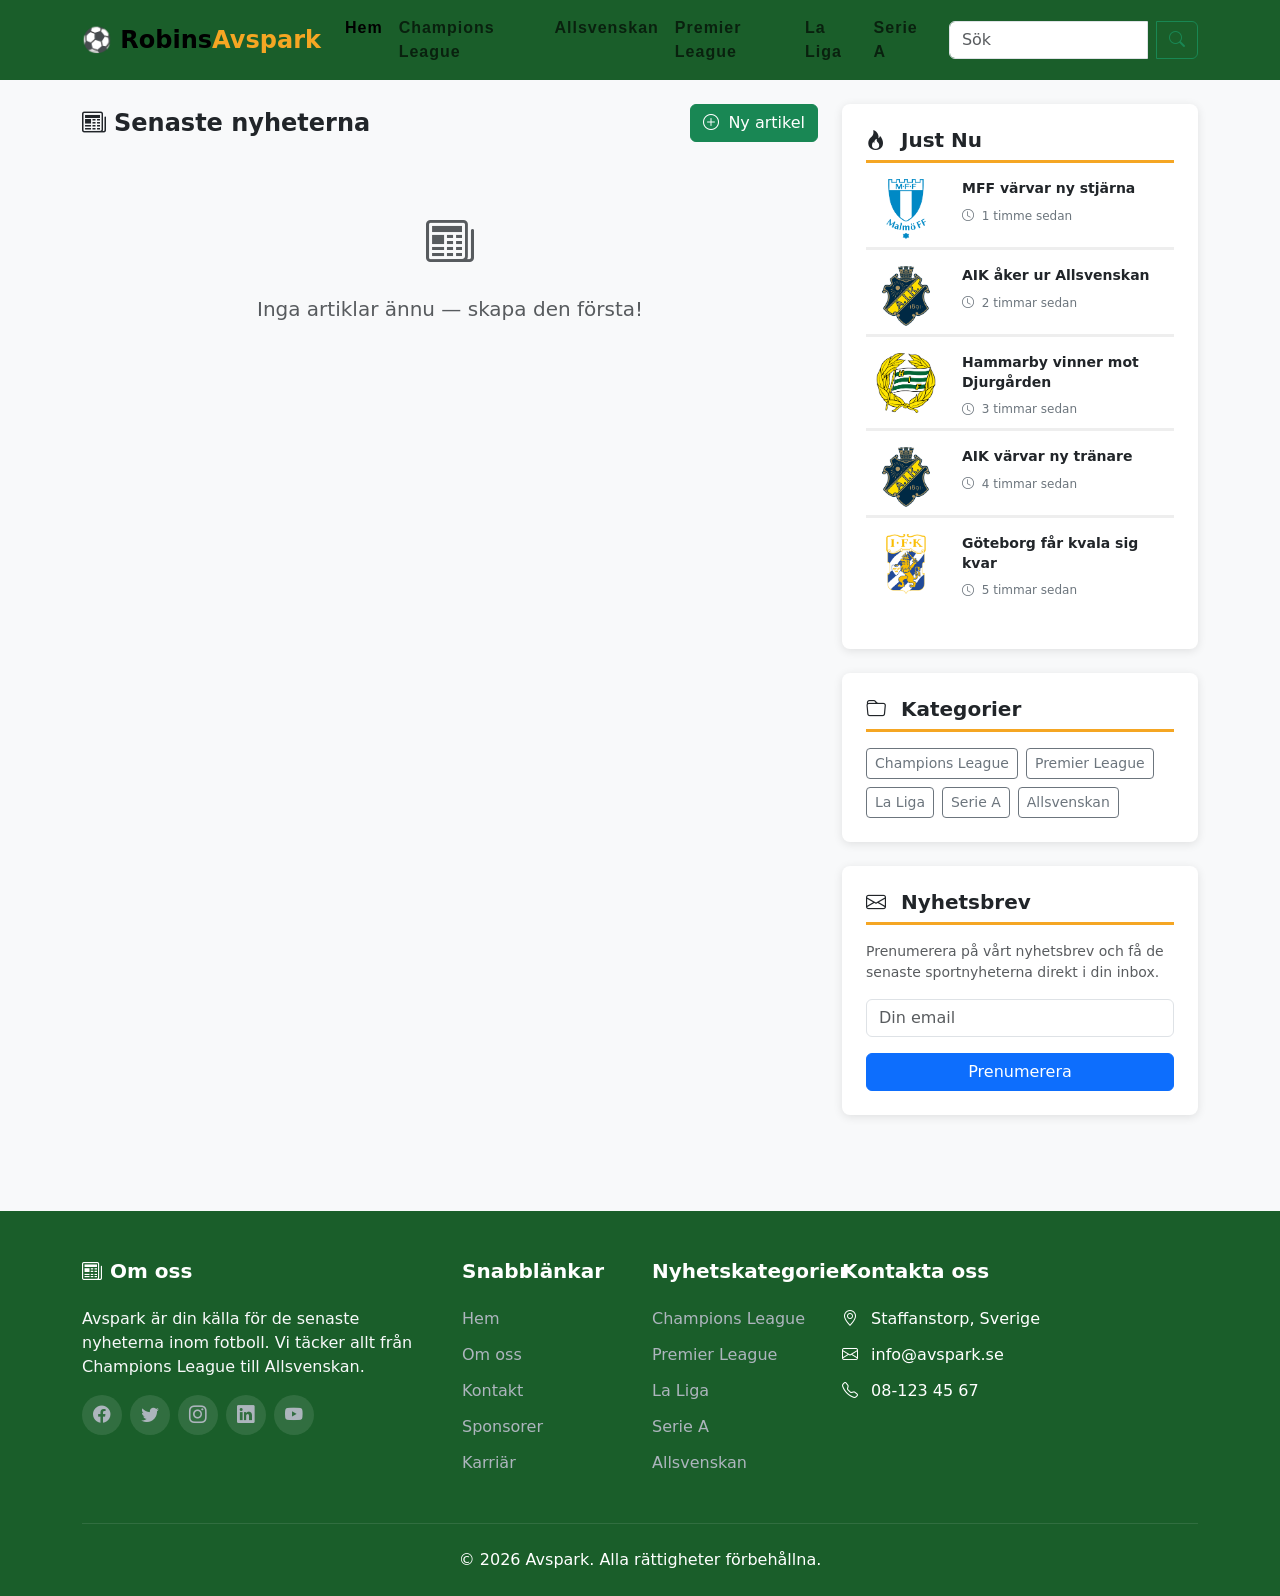
==== commit e6c594b3: "feat: lagt till så man kan lägga till bilder till artiklarna. Får inte riktigt rätt på storleken på " ====
--- a/index.html
+++ b/index.html
@@ -94,6 +94,11 @@
                         <label class="form-label fw-bold">Datum <span class="text-muted fw-normal">(lämna tomt för dagens datum)</span></label>
                         <input type="date" class="form-control" id="input-date">
                     </div>
+                    <!-- Bild-URL -->
+                    <div class="mb-3">
+                        <label class="form-label fw-bold">Bild-URL <span class="text-muted fw-normal">(valfritt)</span></label>
+                        <input type="text" class="form-control" id="input-image" placeholder="https://...">
+                    </div>
                 </div>
                 <div class="modal-footer">
                     <button type="button" class="btn btn-secondary" data-bs-dismiss="modal">Avbryt</button>
--- a/styles.css
+++ b/styles.css
@@ -46,7 +46,8 @@
 .main-article img {
     width: 100%;
     height: 350px;
-    object-fit: cover;
+    object-fit: contain;
+    background-color:#f8f9fa;
 }
 
 .main-article-content {
@@ -81,7 +82,8 @@
 .article-card img {
     width: 100%;
     height: 180px;
-    object-fit: cover;
+    object-fit: contain;
+    
 }
 
 .article-card-body {
@@ -154,6 +156,14 @@
 .sidebar-article small {
     color: #6c757d;
     font-size: 0.75rem;
+}
+
+.comment-card {
+    background: #f8f9fa;
+    border-left: 4px solid var(--accent-color);
+    border-radius: 4px;
+    padding: 0.75rem 1rem;
+    margin-bottom: 1rem;
 }
 
 /* FOOTER */
